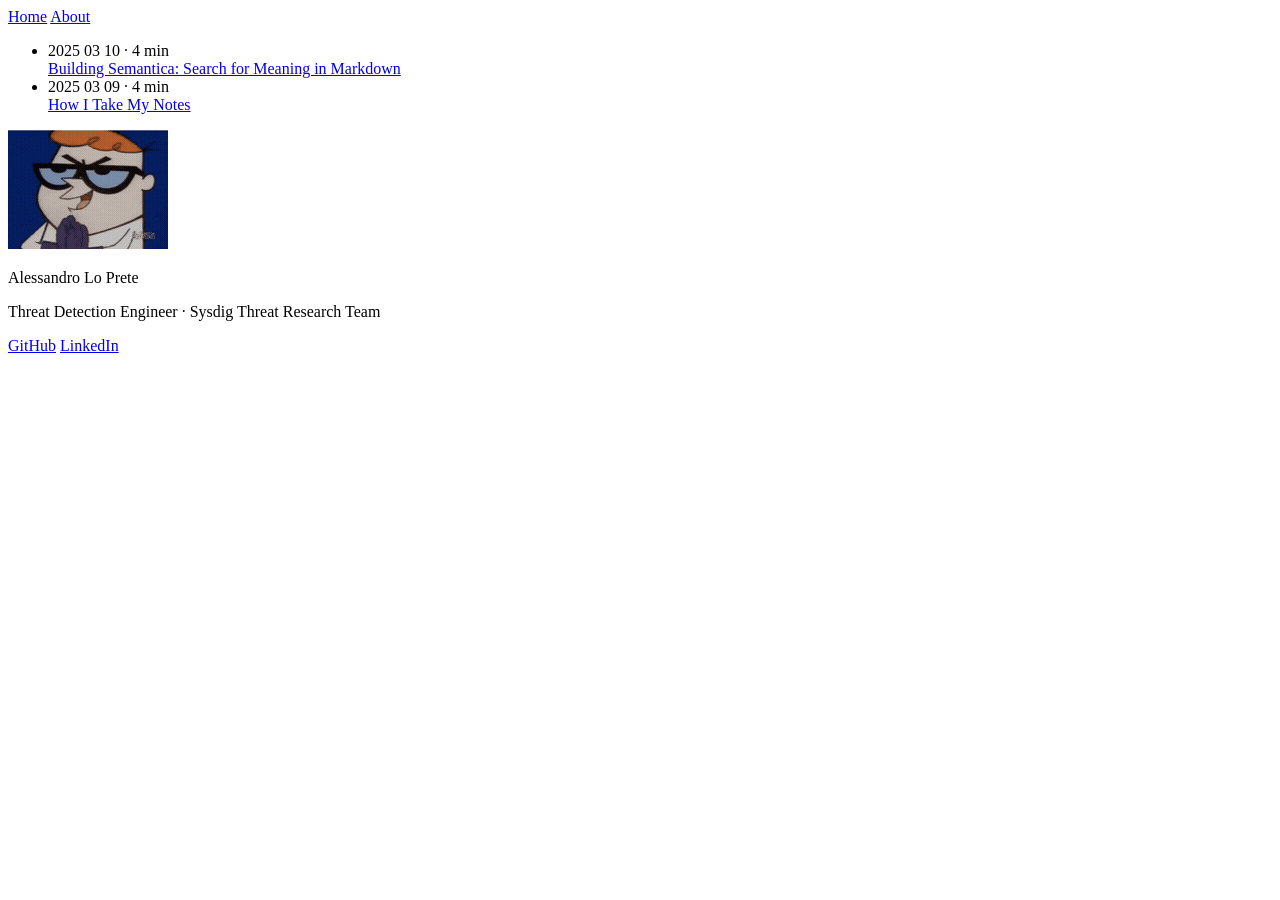
==== index.html @ ec0bc1a2 "Deploy aleLoPrete/alelopreteblog to aleLoPrete/alelopreteblog:gh-pages" ====
<!DOCTYPE html>
<html lang="en">
<head>
  <meta charset="UTF-8">
  <meta name="viewport" content="width=device-width, initial-scale=1.0">
  <title>Alessandro Lo Prete</title>
  <meta name="description" content="Threat Detection Engineer">
  <meta name="author" content="Alessandro Lo Prete">

  <link rel="preconnect" href="https://fonts.googleapis.com">
  <link rel="preconnect" href="https://fonts.gstatic.com" crossorigin>
  <link href="https://fonts.googleapis.com/css2?family=Alegreya:ital,wght@0,400;0,700;1,400;1,700&family=Alegreya+SC:wght@500;700&family=Courier+Prime&display=swap" rel="stylesheet">

  <link rel="icon" type="image/svg+xml" href="/favicon.svg">
  <link rel="apple-touch-icon" href="/apple-touch-icon.png">
  <meta name="apple-mobile-web-app-title" content="Alessandro Lo Prete">
  <meta name="apple-mobile-web-app-capable" content="yes">
  <meta name="apple-mobile-web-app-status-bar-style" content="default">
  <meta name="theme-color" content="#FFFFFF">
  <meta name="format-detection" content="telephone=no, date=no, address=no">
  <link rel="stylesheet" href="https://aleloprete.it/main.css">
  <link rel="alternate" type="application/rss+xml" title="Alessandro Lo Prete" href="https://aleloprete.it/rss.xml">
</head>
<body>

  <nav class="site-nav">
    <div class="site-nav__inner">
      <div class="site-nav__links">
        <span class="site-nav__indicator" aria-hidden="true"></span>
        <a href="/">Home</a>
        <a href="/about">About</a>
      </div>
    </div>
  </nav>

  <main>
    
<div class="container">

  <section class="writing-section">
    
    <ul class="post-list">
      
      <li class="post-item">
        <div class="post-item__meta">
          <time datetime="2025-03-10">2025 03 10</time>
          <span>· 4 min</span>
        </div>
        <a href="https:&#x2F;&#x2F;aleloprete.it&#x2F;posts&#x2F;building-semantica&#x2F;">Building Semantica: Search for Meaning in Markdown</a>
      </li>
      
      <li class="post-item">
        <div class="post-item__meta">
          <time datetime="2025-03-09">2025 03 09</time>
          <span>· 4 min</span>
        </div>
        <a href="https:&#x2F;&#x2F;aleloprete.it&#x2F;posts&#x2F;how-i-take-my-notes&#x2F;">How I Take My Notes</a>
      </li>
      
    </ul>
  </section>

</div>


    <div class="container">
      <footer class="site-identity">
        <img src="/img/dexter-planning.gif" alt="Alessandro Lo Prete" class="site-identity__avatar">
        <p class="site-identity__name">Alessandro Lo Prete</p>
        
        <p class="site-identity__subtitle">Threat Detection Engineer · Sysdig Threat Research Team</p>
        
        <div class="site-identity__social">
          
          <a href="https:&#x2F;&#x2F;github.com&#x2F;aleLoPrete" target="_blank" rel="noopener">GitHub</a>
          
          
          <a href="https:&#x2F;&#x2F;linkedin.com&#x2F;in&#x2F;alessandroloprete" target="_blank" rel="noopener">LinkedIn</a>
          
        </div>
      </footer>
    </div>
  </main>

  <script>
    (function () {
      // --- Nav indicator ---
      var links = Array.prototype.slice.call(document.querySelectorAll('.site-nav__links a'));
      var indicator = document.querySelector('.site-nav__indicator');

      if (indicator && links.length) {
        function moveIndicator(el, animate) {
          var parent = el.parentElement;
          var pr = parent.getBoundingClientRect();
          var er = el.getBoundingClientRect();
          var pad = 1;
          if (!animate) indicator.style.transition = 'none';
          indicator.style.left = (er.left - pr.left - pad) + 'px';
          indicator.style.width = (er.width + pad * 2) + 'px';
          if (!animate) { indicator.getBoundingClientRect(); indicator.style.transition = ''; }
        }

        var path = window.location.pathname;
        var active = links[0];
        links.forEach(function (link) {
          var href = link.getAttribute('href');
          if (href !== '/' && path.startsWith(href)) active = link;
        });
        active.classList.add('active');
        moveIndicator(active, false);

        links.forEach(function (link) {
          link.addEventListener('click', function () { moveIndicator(this, true); });
        });
      }
    })();
  </script>

</body>
</html>
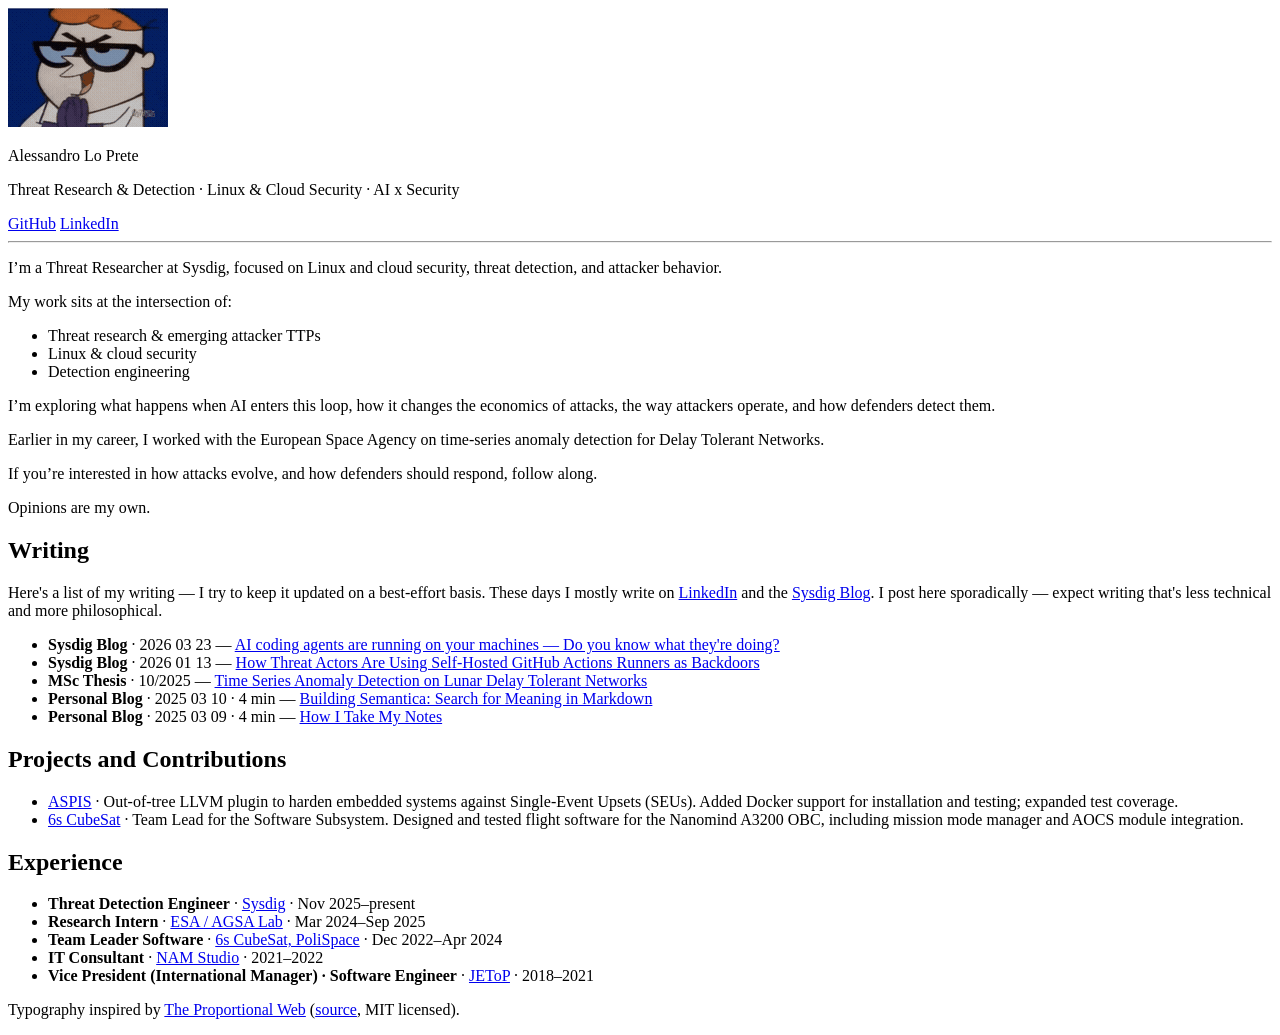
==== commit a55dd49c: "Deploy aleLoPrete/alelopreteblog to aleLoPrete/alelopreteblog:gh-pages" ====
--- a/index.html
+++ b/index.html
@@ -23,98 +23,111 @@
 </head>
 <body>
 
-  <nav class="site-nav">
-    <div class="site-nav__inner">
-      <div class="site-nav__links">
-        <span class="site-nav__indicator" aria-hidden="true"></span>
-        <a href="/">Home</a>
-        <a href="/about">About</a>
-      </div>
-    </div>
-  </nav>
-
   <main>
     
 <div class="container">
+  <header class="site-identity">
+    <img src="/img/dexter-planning.gif" alt="Alessandro Lo Prete" class="site-identity__avatar">
+    <p class="site-identity__name">Alessandro Lo Prete</p>
+    
+    <p class="site-identity__subtitle">Threat Research &amp; Detection · Linux &amp; Cloud Security · AI x Security</p>
+    
+    <div class="site-identity__social">
+      
+      <a href="https:&#x2F;&#x2F;github.com&#x2F;aleLoPrete" target="_blank" rel="noopener">GitHub</a>
+      
+      
+      <a href="https:&#x2F;&#x2F;linkedin.com&#x2F;in&#x2F;alessandroloprete" target="_blank" rel="noopener">LinkedIn</a>
+      
+    </div>
+  </header>
 
-  <section class="writing-section">
+  <hr class="post-divider">
+
+  <article class="about-content">
+    <p>I’m a Threat Researcher at Sysdig, focused on Linux and cloud security, threat detection, and attacker behavior.</p>
+<p>My work sits at the intersection of:</p>
+<ul>
+<li>Threat research &amp; emerging attacker TTPs</li>
+<li>Linux &amp; cloud security</li>
+<li>Detection engineering</li>
+</ul>
+<p>I’m exploring what happens when AI enters this loop, how it changes the economics of attacks, the way attackers operate, and how defenders detect them.</p>
+<p>Earlier in my career, I worked with the European Space Agency on time-series anomaly detection for Delay Tolerant Networks.</p>
+<p>If you’re interested in how attacks evolve, and how defenders should respond, follow along.</p>
+<p>Opinions are my own.</p>
+
+
+    <h2>Writing</h2>
+
+    <p>Here's a list of my writing — I try to keep it updated on a best-effort basis. These days I mostly write on <a href="https:&#x2F;&#x2F;linkedin.com&#x2F;in&#x2F;alessandroloprete" target="_blank" rel="noopener">LinkedIn</a> and the <a href="https://www.sysdig.com/blog" target="_blank" rel="noopener">Sysdig Blog</a>. I post here sporadically — expect writing that's less technical and more philosophical.</p>
+
     
-    <ul class="post-list">
+    
+    
       
-      <li class="post-item">
-        <div class="post-item__meta">
-          <time datetime="2025-03-10">2025 03 10</time>
-          <span>· 4 min</span>
-        </div>
-        <a href="https:&#x2F;&#x2F;aleloprete.it&#x2F;posts&#x2F;building-semantica&#x2F;">Building Semantica: Search for Meaning in Markdown</a>
-      </li>
       
-      <li class="post-item">
-        <div class="post-item__meta">
-          <time datetime="2025-03-09">2025 03 09</time>
-          <span>· 4 min</span>
-        </div>
-        <a href="https:&#x2F;&#x2F;aleloprete.it&#x2F;posts&#x2F;how-i-take-my-notes&#x2F;">How I Take My Notes</a>
-      </li>
+      
+      
+    
+      
+      
+      
+      
+    
+    
+      
+      
+    
+      
+      
+    
+      
+      
+    
+    <ul>
+      
+      <!--2026-03-23--><li><strong>Sysdig Blog</strong> · 2026 03 23 — <a href='https://www.sysdig.com/blog/ai-coding-agents-are-running-on-your-machines-do-you-know-what-theyre-doing' target='_blank' rel='noopener'>AI coding agents are running on your machines — Do you know what they're doing?</a></li>
+      
+      <!--2026-01-13--><li><strong>Sysdig Blog</strong> · 2026 01 13 — <a href='https://www.sysdig.com/blog/how-threat-actors-are-using-self-hosted-github-actions-runners-as-backdoors' target='_blank' rel='noopener'>How Threat Actors Are Using Self-Hosted GitHub Actions Runners as Backdoors</a></li>
+      
+      <!--2025-10-01--><li><strong>MSc Thesis</strong> · 10/2025 — <a href='https://www.polimi.it' target='_blank' rel='noopener'>Time Series Anomaly Detection on Lunar Delay Tolerant Networks</a></li>
+      
+      <!--2025-03-10--><li><strong>Personal Blog</strong> · 2025 03 10 · 4 min — <a href='https://aleloprete.it/posts/building-semantica/'>Building Semantica: Search for Meaning in Markdown</a></li>
+      
+      <!--2025-03-09--><li><strong>Personal Blog</strong> · 2025 03 09 · 4 min — <a href='https://aleloprete.it/posts/how-i-take-my-notes/'>How I Take My Notes</a></li>
       
     </ul>
-  </section>
 
+    <h2>Projects and Contributions</h2>
+    <ul>
+      
+      <li><a href="https:&#x2F;&#x2F;github.com&#x2F;HEAPLab&#x2F;ASPIS" target="_blank" rel="noopener">ASPIS</a> · Out-of-tree LLVM plugin to harden embedded systems against Single-Event Upsets (SEUs). Added Docker support for installation and testing; expanded test coverage.</li>
+      
+      <li><a href="https:&#x2F;&#x2F;polispace.it&#x2F;6s-cubesat-project&#x2F;" target="_blank" rel="noopener">6s CubeSat</a> · Team Lead for the Software Subsystem. Designed and tested flight software for the Nanomind A3200 OBC, including mission mode manager and AOCS module integration.</li>
+      
+    </ul>
+
+    <h2>Experience</h2>
+    <ul>
+      
+      <li><strong>Threat Detection Engineer</strong> · <a href="https:&#x2F;&#x2F;sysdig.com&#x2F;" target="_blank" rel="noopener">Sysdig</a> · Nov 2025–present</li>
+      
+      <li><strong>Research Intern</strong> · <a href="https:&#x2F;&#x2F;www.esa.int&#x2F;Enabling_Support&#x2F;Operations&#x2F;Ground_Systems_Engineering&#x2F;Advanced_Ground_Software_Applications_Laboratory" target="_blank" rel="noopener">ESA &#x2F; AGSA Lab</a> · Mar 2024–Sep 2025</li>
+      
+      <li><strong>Team Leader Software</strong> · <a href="https:&#x2F;&#x2F;polispace.it&#x2F;6s-cubesat-project&#x2F;" target="_blank" rel="noopener">6s CubeSat, PoliSpace</a> · Dec 2022–Apr 2024</li>
+      
+      <li><strong>IT Consultant</strong> · <a href="https:&#x2F;&#x2F;www.namstudio.it&#x2F;" target="_blank" rel="noopener">NAM Studio</a> · 2021–2022</li>
+      
+      <li><strong>Vice President (International Manager) · Software Engineer</strong> · <a href="https:&#x2F;&#x2F;jetop.com&#x2F;" target="_blank" rel="noopener">JEToP</a> · 2018–2021</li>
+      
+    </ul>
+
+    <p>Typography inspired by <a href="https://owickstrom.github.io/the-proportional-web/">The Proportional Web</a> (<a href="https://github.com/owickstrom/the-proportional-web">source</a>, MIT licensed).</p>
+  </article>
 </div>
 
-
-    <div class="container">
-      <footer class="site-identity">
-        <img src="/img/dexter-planning.gif" alt="Alessandro Lo Prete" class="site-identity__avatar">
-        <p class="site-identity__name">Alessandro Lo Prete</p>
-        
-        <p class="site-identity__subtitle">Threat Detection Engineer · Sysdig Threat Research Team</p>
-        
-        <div class="site-identity__social">
-          
-          <a href="https:&#x2F;&#x2F;github.com&#x2F;aleLoPrete" target="_blank" rel="noopener">GitHub</a>
-          
-          
-          <a href="https:&#x2F;&#x2F;linkedin.com&#x2F;in&#x2F;alessandroloprete" target="_blank" rel="noopener">LinkedIn</a>
-          
-        </div>
-      </footer>
-    </div>
   </main>
-
-  <script>
-    (function () {
-      // --- Nav indicator ---
-      var links = Array.prototype.slice.call(document.querySelectorAll('.site-nav__links a'));
-      var indicator = document.querySelector('.site-nav__indicator');
-
-      if (indicator && links.length) {
-        function moveIndicator(el, animate) {
-          var parent = el.parentElement;
-          var pr = parent.getBoundingClientRect();
-          var er = el.getBoundingClientRect();
-          var pad = 1;
-          if (!animate) indicator.style.transition = 'none';
-          indicator.style.left = (er.left - pr.left - pad) + 'px';
-          indicator.style.width = (er.width + pad * 2) + 'px';
-          if (!animate) { indicator.getBoundingClientRect(); indicator.style.transition = ''; }
-        }
-
-        var path = window.location.pathname;
-        var active = links[0];
-        links.forEach(function (link) {
-          var href = link.getAttribute('href');
-          if (href !== '/' && path.startsWith(href)) active = link;
-        });
-        active.classList.add('active');
-        moveIndicator(active, false);
-
-        links.forEach(function (link) {
-          link.addEventListener('click', function () { moveIndicator(this, true); });
-        });
-      }
-    })();
-  </script>
 
 </body>
 </html>
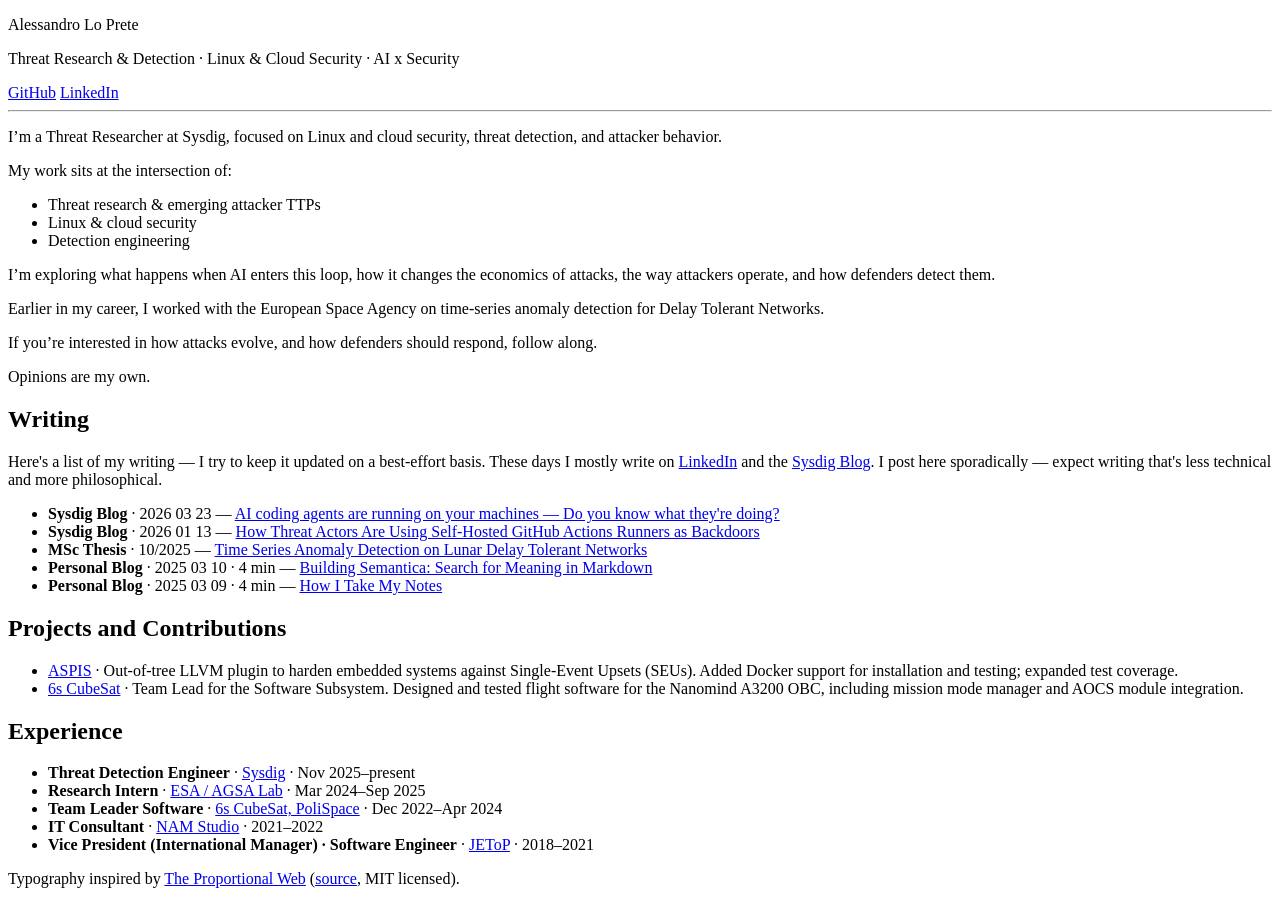
==== commit bcf3b294: "Deploy aleLoPrete/alelopreteblog to aleLoPrete/alelopreteblog:gh-pages" ====
--- a/index.html
+++ b/index.html
@@ -27,7 +27,6 @@
     
 <div class="container">
   <header class="site-identity">
-    <img src="/img/dexter-planning.gif" alt="Alessandro Lo Prete" class="site-identity__avatar">
     <p class="site-identity__name">Alessandro Lo Prete</p>
     
     <p class="site-identity__subtitle">Threat Research &amp; Detection · Linux &amp; Cloud Security · AI x Security</p>
